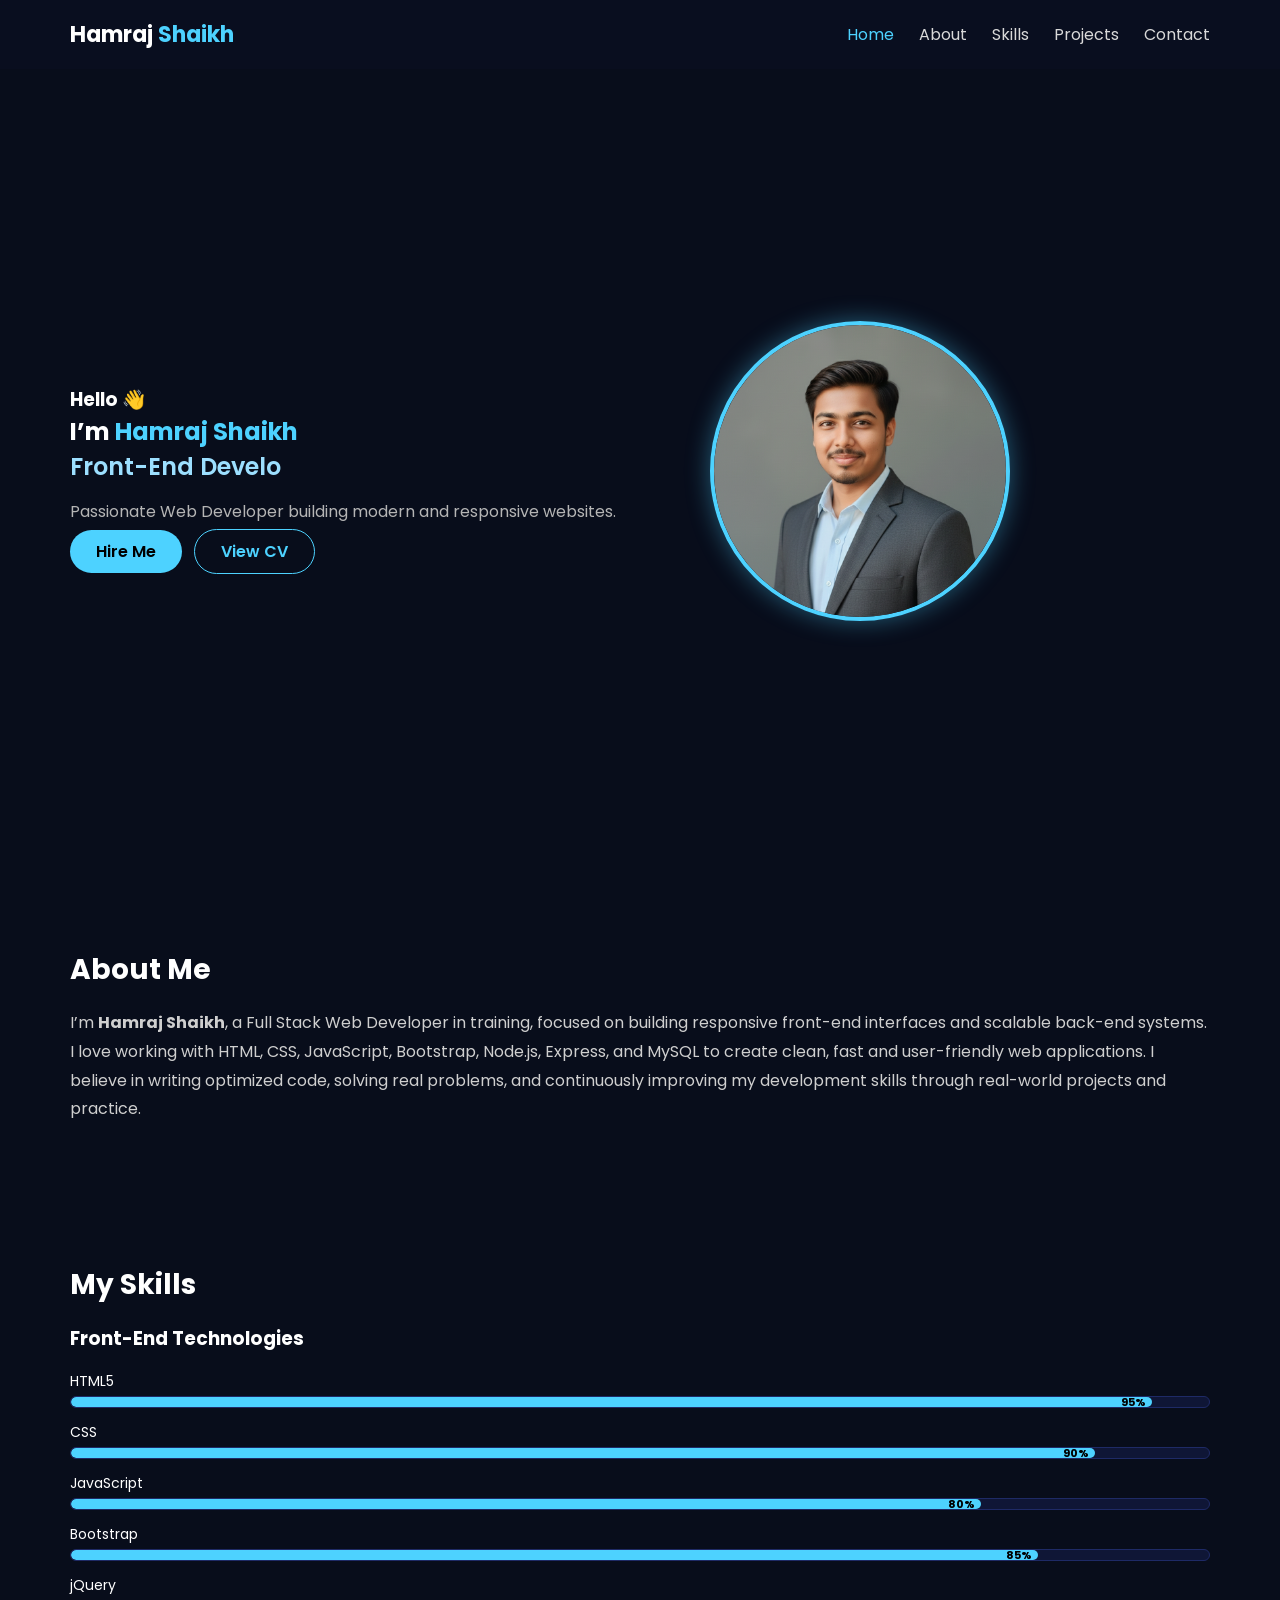
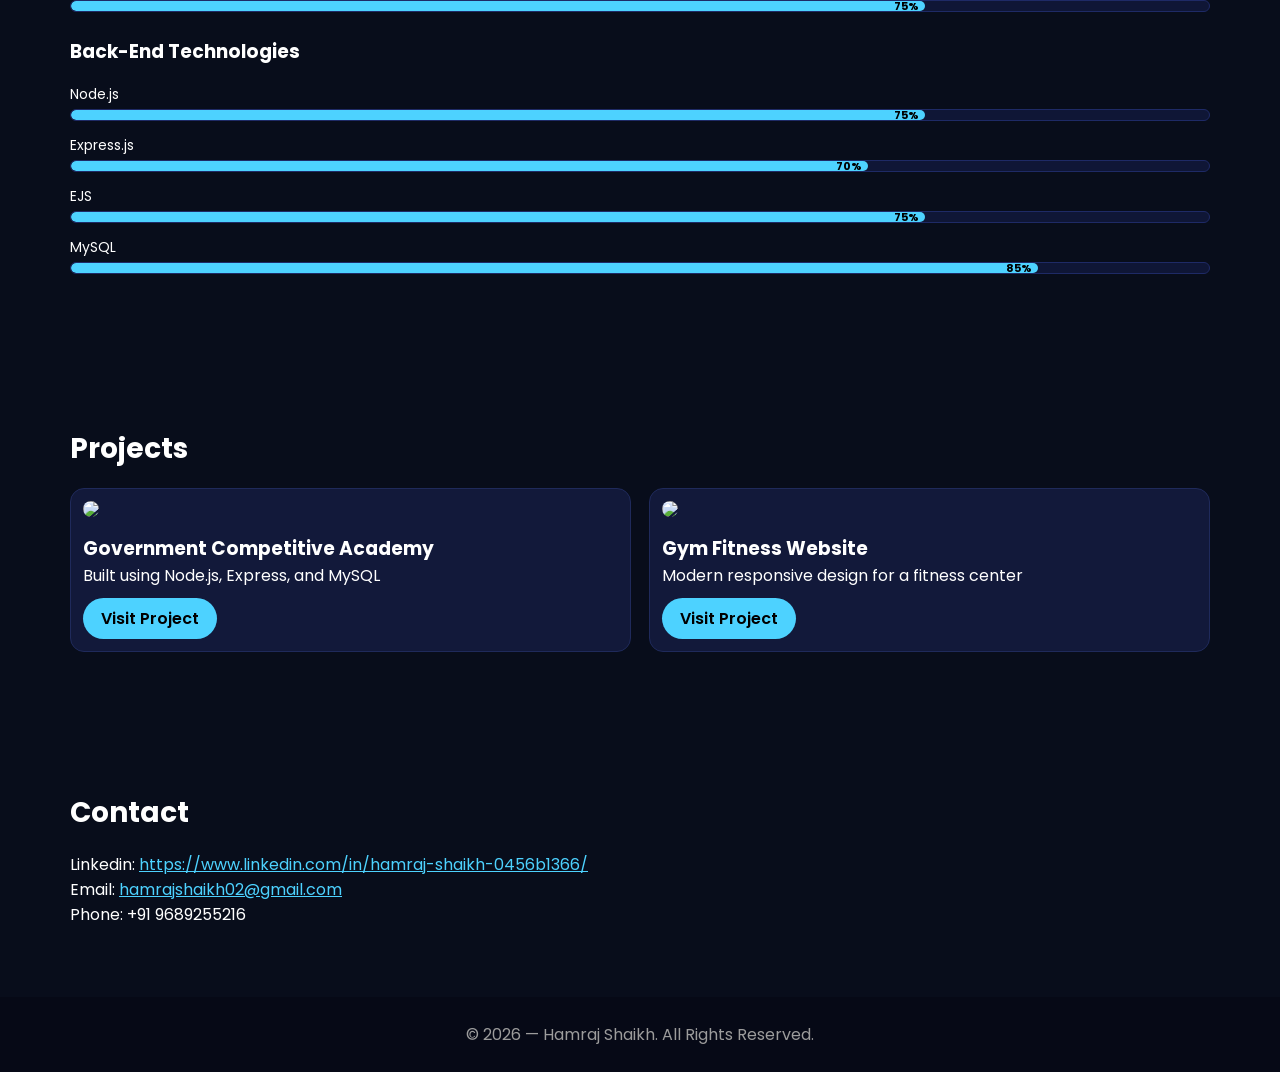
==== index.html @ b273e120 "first commit" ====
<!DOCTYPE html>
<html lang="en">

<head>
  <meta charset="UTF-8">
  <meta name="viewport" content="width=device-width, initial-scale=1.0">
  <title>Hamraj Shaikh — Portfolio</title>

  <link rel="stylesheet" href="style.css">

  <!-- Google Fonts -->
  <link href="https://fonts.googleapis.com/css2?family=Poppins:wght@300;400;600;700&display=swap" rel="stylesheet">

</head>

<body>

  <header>
    <nav class="navbar">
      <div class="logo">Hamraj <span>Shaikh</span></div>

      <ul class="nav-links">
        <li><a href="#home" class="active">Home</a></li>
        <li><a href="#about">About</a></li>
        <li><a href="#skills">Skills</a></li>
        <li><a href="#projects">Projects</a></li>
        <li><a href="#contact">Contact</a></li>
      </ul>
    </nav>
  </header>

  <!-- HERO -->
  <section class="hero" id="home">
    <div class="hero-content">
      <h3>Hello 👋</h3>

      <h1>I’m <span class="highlight">Hamraj Shaikh</span></h1>

      <h2 class="typing"></h2>

      <p>
        Passionate Web Developer building modern and responsive websites.
      </p>

      <div class="buttons">
        <a href="#contact" class="btn primary">Hire Me</a>

        <!-- Opens directly -->
        <a href="SimpleResume_hamraj.pdf" target="_blank" class="btn secondary">
          View CV
        </a>
      </div>
    </div>

    <div class="hero-img">
      <img src="My_Pic.png">
    </div>
  </section>

  <!-- ABOUT -->
  <section class="section" id="about">
    <h2 class="title">About Me</h2>

    <p class="text">
      I’m <b>Hamraj Shaikh</b>, a Full Stack Web Developer in training,
      focused on building responsive front-end interfaces and scalable back-end systems.
      I love working with HTML, CSS, JavaScript, Bootstrap, Node.js, Express, and MySQL
      to create clean, fast and user-friendly web applications.
      I believe in writing optimized code, solving real problems, and continuously
      improving my development skills through real-world projects and practice.
    </p>
  </section>

  <!-- SKILLS -->
  <section class="section" id="skills">
    <h2 class="title">My Skills</h2>

    <!-- FRONTEND -->
    <h3 style="margin:18px 0;">Front-End Technologies</h3>

    <div class="skill-box">
      <span>HTML5</span>
      <div class="bar">
        <div class="fill" data-percent="95%"></div>
      </div>
    </div>

    <div class="skill-box">
      <span>CSS</span>
      <div class="bar">
        <div class="fill" data-percent="90%"></div>
      </div>
    </div>

    <div class="skill-box">
      <span>JavaScript</span>
      <div class="bar">
        <div class="fill" data-percent="80%"></div>
      </div>
    </div>

    <div class="skill-box">
      <span>Bootstrap</span>
      <div class="bar">
        <div class="fill" data-percent="85%"></div>
      </div>
    </div>

    <div class="skill-box">
      <span>jQuery</span>
      <div class="bar">
        <div class="fill" data-percent="75%"></div>
      </div>
    </div>


    <!-- BACKEND -->
    <h3 style="margin:25px 0 18px;">Back-End Technologies</h3>

    <div class="skill-box">
      <span>Node.js</span>
      <div class="bar">
        <div class="fill" data-percent="75%"></div>
      </div>
    </div>

    <div class="skill-box">
      <span>Express.js</span>
      <div class="bar">
        <div class="fill" data-percent="70%"></div>
      </div>
    </div>

    <div class="skill-box">
      <span>EJS</span>
      <div class="bar">
        <div class="fill" data-percent="75%"></div>
      </div>
    </div>

    <div class="skill-box">
      <span>MySQL</span>
      <div class="bar">
        <div class="fill" data-percent="85%"></div>
      </div>
    </div>

  </section>


  <!-- PROJECTS -->
  <section class="section" id="projects">
    <h2 class="title">Projects</h2>

    <div class="projects">

      <div class="card">
        <img src="https://coaching-institute.onrender.com/images/home_banner.jpg">
        <h3>Government Competitive Academy</h3>
        <p>Built using Node.js, Express, and MySQL</p>

        <a href="https://coaching-institute.onrender.com" target="_blank" class="project-btn">
          Visit Project
        </a>
      </div>

      <div class="card">
        <img src="	https://images.unsplash.com/photo-1517836357463-d25dfeac3438">
        <h3>Gym Fitness Website</h3>
        <p>Modern responsive design for a fitness center</p>

        <a href="https://gym-website-fkt5.onrender.com" target="_blank" class="project-btn">
          Visit Project
        </a>
      </div>

      <!-- <div class="card">
        <img src="https://media.cake.me/image/upload/v1645165398/kjenlie323egbf0s74zf.jpg">
        <h3>Portfolio Template</h3>
        <p>Clean professional portfolio</p>

        <a href="https://your-project-link-3.com" target="_blank" class="project-btn">
          Visit Project
        </a>
      </div> -->

    </div>
  </section>



  <!-- CONTACT -->
  <section class="section" id="contact">
    <h2 class="title">Contact</h2>

    <div class="contact">
      <p>Linkedin: <a
          href="https://www.linkedin.com/in/hamraj-shaikh-0456b1366/">https://www.linkedin.com/in/hamraj-shaikh-0456b1366/</a>
      </p>
      <p>Email: <a href="mailto:hamrajshaikh02@gmail.com">hamrajshaikh02@gmail.com</a></p>
      <p>Phone: +91 9689255216</p>
    </div>
  </section>

  <footer>
    © 2026 — Hamraj Shaikh. All Rights Reserved.
  </footer>

  <script src="script.js"></script>
</body>

</html>
---- style.css ----
*{
  margin:0;
  padding:0;
  box-sizing:border-box;
  font-family:"Poppins",sans-serif;
}

body{
  background:#080d1b;
  color:#fff;
}

/* NAVBAR */
header{
  position:sticky;
  top:0;
  z-index:100;
}

.navbar{
  display:flex;
  justify-content:space-between;
  align-items:center;
  padding:18px 70px;
  background:#090e1f;
}

.logo{
  font-size:22px;
  font-weight:700;
}

.logo span{
  color:#4dd2ff;
}

.nav-links{
  display:flex;
  list-style:none;
}

.nav-links li{
  margin-left:25px;
}

.nav-links a{
  color:#d9d9d9;
  text-decoration:none;
  transition:.3s;
}

.nav-links a.active,
.nav-links a:hover{
  color:#4dd2ff;
}

/* contact page */
.contact-form{
  max-width: 520px;
  margin-top: 15px;
  display: flex;
  flex-direction: column;
  gap: 10px;
}

.contact-form input,
.contact-form textarea{
  padding: 10px;
  border-radius: 8px;
  border: 1px solid #1e2a66;
  background: #0e1433;
  color: #fff;
}

.contact-wrapper{
  display: grid;
  grid-template-columns: 1fr 1.2fr;
  gap: 30px;
  margin-top: 15px;
}

/* LEFT CARD */
.contact-info{
  background: linear-gradient(145deg, #0f183a, #0a112b);
  padding: 18px;
  border-radius: 14px;
  border: 1px solid rgba(77,210,255,.25);
  box-shadow: 0 0 25px rgba(77,210,255,.08);
  
  display: flex;
  flex-direction: column;
  gap: 6px;
}

.contact-info h3{
  margin-bottom: 6px;
}

.contact-info p{
  color: #cfd3ff;
  font-size: 14px;
}


.contact-info a{
  color: #4dd2ff;
  text-decoration: none;
}

/* RIGHT CARD */
.contact-form{
  background: linear-gradient(145deg, #0f183a, #0a112b);
  padding: 18px;
  border-radius: 14px;
  border: 1px solid rgba(77,210,255,.3);
  box-shadow: 0 0 25px rgba(77,210,255,.08);
  display: flex;
  flex-direction: column;
  gap: 10px;
}

/* INPUTS */
.contact-form input,
.contact-form textarea{
  padding: 10px;
  border-radius: 8px;
  border: 1px solid #1e2a66;
  background: #0b1231;
  color: #fff;
  transition: .3s;
}

.contact-form input::placeholder,
.contact-form textarea::placeholder{
  color: #9aa3d8;
}

.contact-form input:focus,
.contact-form textarea:focus{
  border-color: #4dd2ff;
  box-shadow: 0 0 12px rgba(77,210,255,.4);
  outline: none;
  background: #0d1540;
}

.contact-form .btn{
  width: fit-content;
  align-self: flex-end;
}

#msg{
  margin-top: 6px;
  font-size: 13px;
}

@media(max-width:820px){
  .contact-wrapper{
    grid-template-columns: 1fr;
  }
}



/* HERO */
.hero{
  min-height:90vh;
  display:grid;
  grid-template-columns:1.2fr 1fr;
  align-items:center;
  gap:40px;
  padding:60px 70px;
}
.hero-img img{
  width: 300px;
  height: 300px;
  border-radius: 50%;
  object-fit: cover;
  border: 4px solid #4dd2ff;
  box-shadow: 0 0 25px rgba(77,210,255,.4);
}


.highlight{
  color:#4dd2ff;
}

.typing{
  height:35px;
  color:#9cdfff;
  font-weight:600;
}

.hero p{
  margin:15px 0;
  color:#b5b5b5;
}

.buttons{
  margin-top:10px;
}

.btn{
  padding:10px 26px;
  border-radius:30px;
  text-decoration:none;
  font-weight:600;
  margin-right:8px;
}

.primary{
  background:#4dd2ff;
  color:#000;
}

.secondary{
  border:1px solid #4dd2ff;
  color:#4dd2ff;
}

/* SECTIONS */
.section{
  padding:70px 70px;
}

.title{
  font-size:28px;
  margin-bottom:18px;
}

.text{
  color:#cfcfcf;
  line-height:1.8;
}

/* SKILLS */
.skill-box{
  margin-bottom:14px;
}

.skill-box span{
  display:block;
  margin-bottom:4px;
  font-size:14px;
}

.bar{
  width:100%;
  height:12px;
  background:#0f1636;
  border-radius:20px;
  overflow:hidden;
  border:1px solid #1e2a66;
  position:relative;
}

.fill{
  height:100%;
  background:#4dd2ff;
  border-radius:20px;
  width:0;
  display:flex;
  align-items:center;
  justify-content:flex-end;
  padding-right:6px;
  font-size:11px;
  color:#000;
  font-weight:700;
  transition:width .8s ease;
}


/* PROJECTS */
.projects{
  display:grid;
  grid-template-columns:repeat(auto-fit,minmax(260px,1fr));
  gap:18px;
}

.card{
  background:#12193a;
  border:1px solid #1f2a5b;
  border-radius:14px;
  padding:12px;
  transition:.3s;
}

.card:hover{
  transform:translateY(-5px);
}

.card img{
  width:100%;
  border-radius:10px;
  margin-bottom:10px;
}

.project-btn{
  display: inline-block;
  margin-top: 10px;
  padding: 8px 18px;
  border-radius: 25px;
  text-decoration: none;
  font-weight: 600;
  background: #4dd2ff;
  color: #000;
  transition: .3s;
}

.project-btn:hover{
  transform: translateY(-3px);
  box-shadow: 0 0 12px rgba(77,210,255,.5);
}


/* CONTACT */
.contact a{
  color:#4dd2ff;
}

/* FOOTER */
footer{
  text-align:center;
  padding:25px;
  background:#060916;
  color:#9c9c9c;
}

/* RESPONSIVE */
@media(max-width:920px){
  .hero{
    grid-template-columns:1fr;
    text-align:center;
    padding:45px 25px;
  }
  .section{
    padding:50px 25px;
  }
}
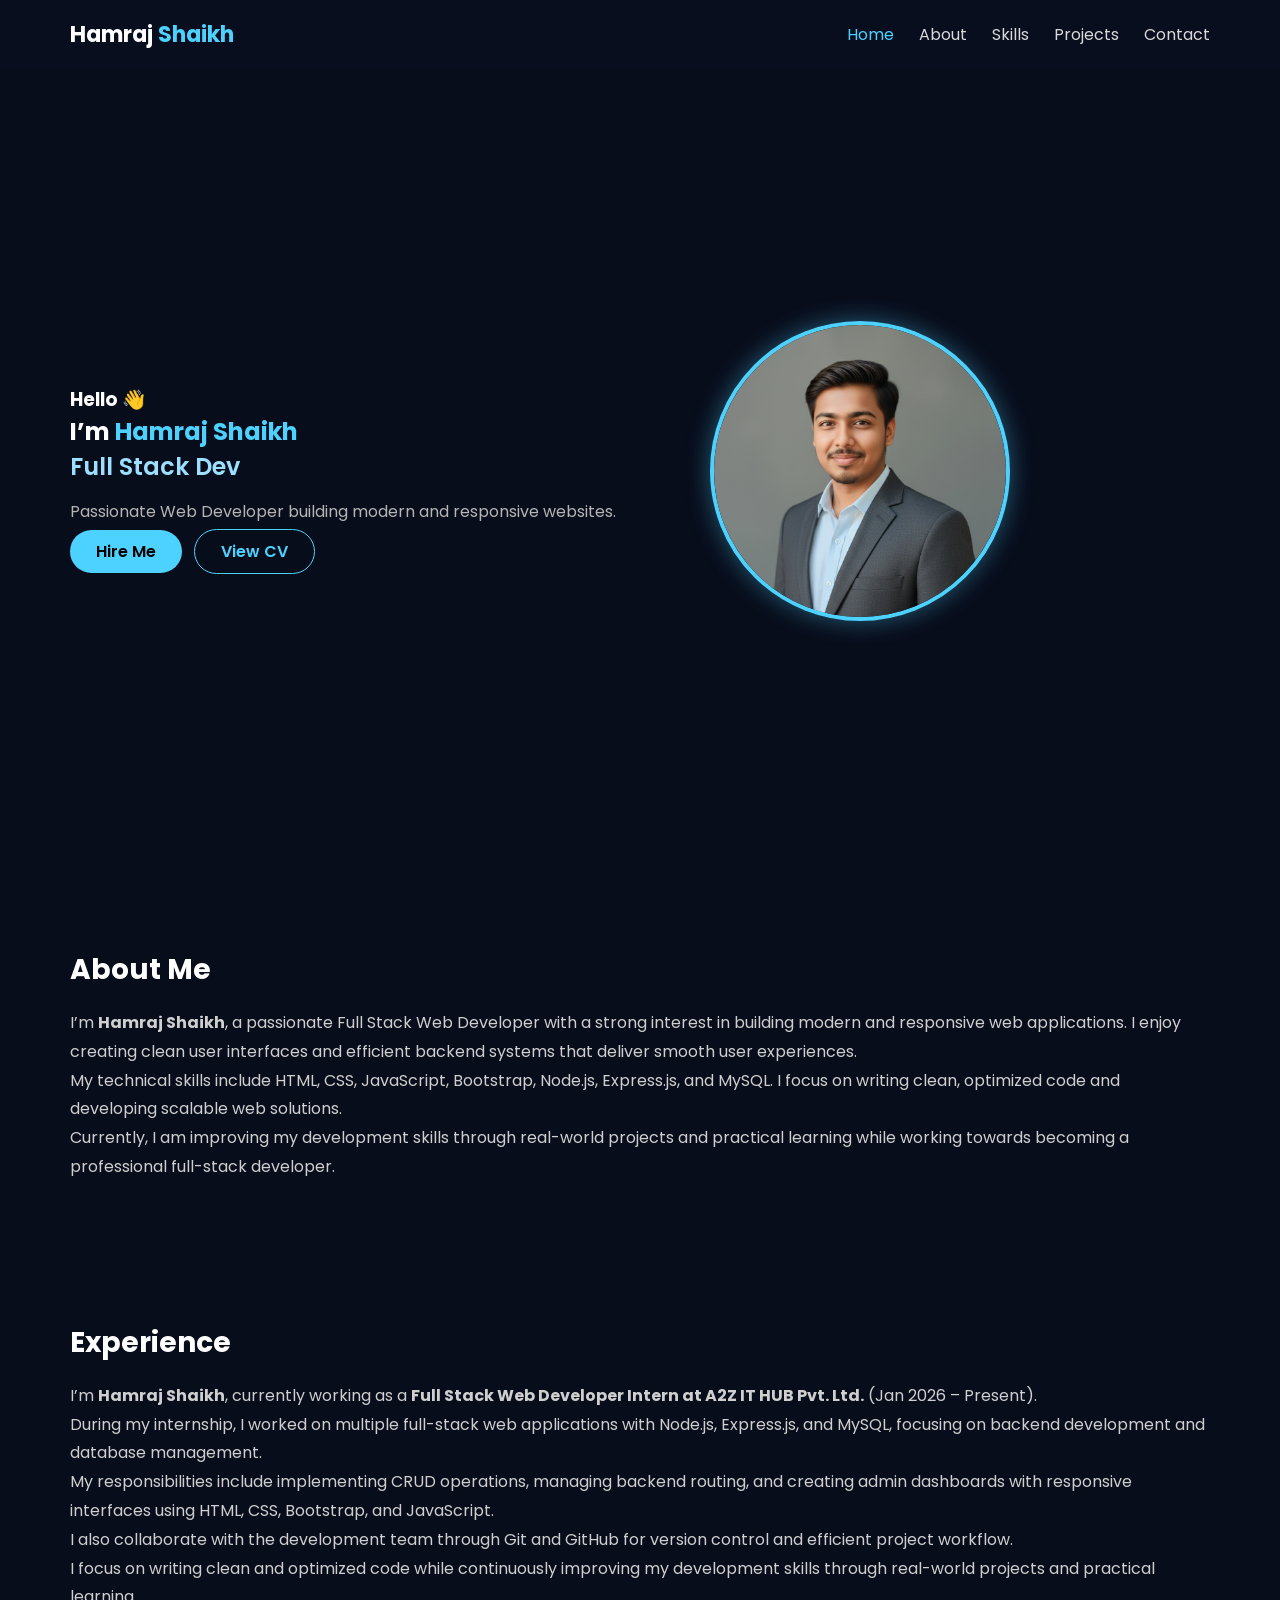
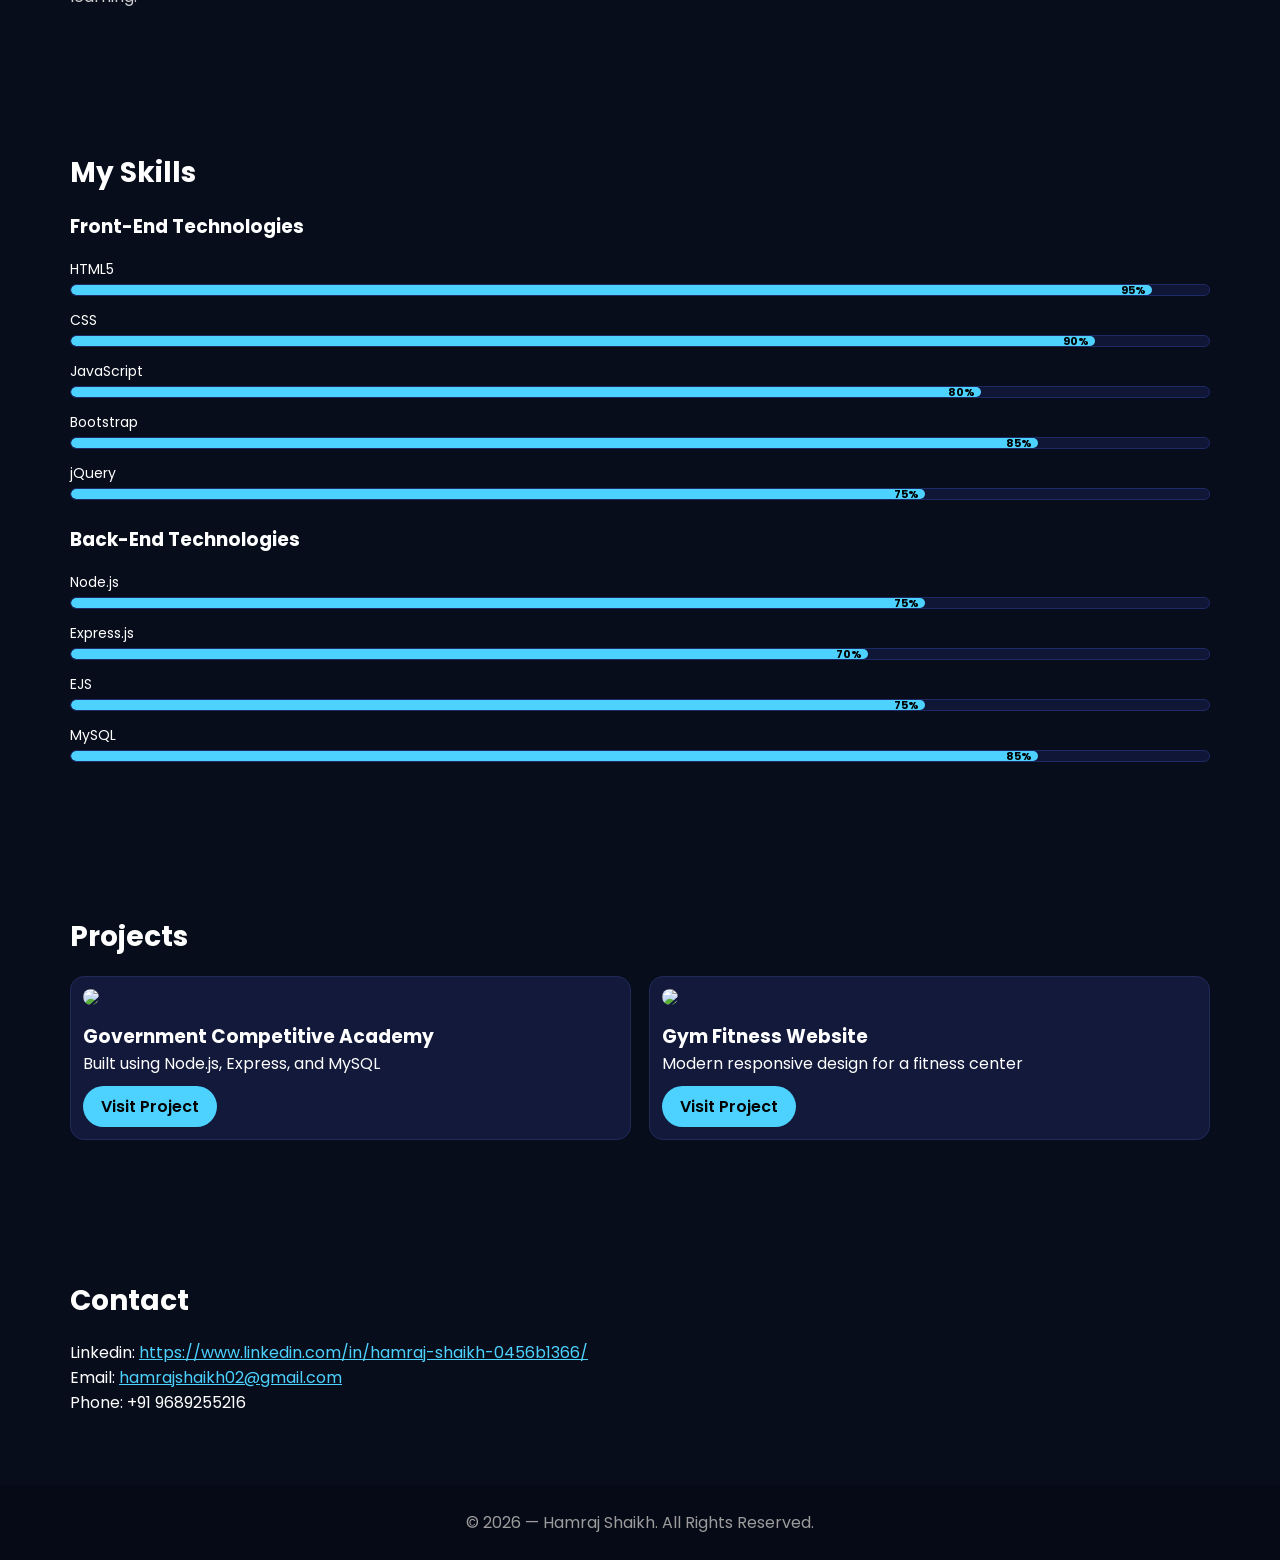
==== commit 896618f8: "first commit" ====
--- a/index.html
+++ b/index.html
@@ -58,18 +58,59 @@
   </section>
 
   <!-- ABOUT -->
+<section class="section" id="about">
+  <h2 class="title">About Me</h2>
+
+  <p class="text">
+    I’m <b>Hamraj Shaikh</b>, a passionate Full Stack Web Developer with a strong
+    interest in building modern and responsive web applications. I enjoy creating
+    clean user interfaces and efficient backend systems that deliver smooth
+    user experiences.
+  </p>
+
+  <p class="text">
+    My technical skills include HTML, CSS, JavaScript, Bootstrap, Node.js,
+    Express.js, and MySQL. I focus on writing clean, optimized code and
+    developing scalable web solutions.
+  </p>
+
+  <p class="text">
+    Currently, I am improving my development skills through real-world projects
+    and practical learning while working towards becoming a professional
+    full-stack developer.
+  </p>
+</section>
+
   <section class="section" id="about">
-    <h2 class="title">About Me</h2>
-
-    <p class="text">
-      I’m <b>Hamraj Shaikh</b>, a Full Stack Web Developer in training,
-      focused on building responsive front-end interfaces and scalable back-end systems.
-      I love working with HTML, CSS, JavaScript, Bootstrap, Node.js, Express, and MySQL
-      to create clean, fast and user-friendly web applications.
-      I believe in writing optimized code, solving real problems, and continuously
-      improving my development skills through real-world projects and practice.
-    </p>
-  </section>
+  <h2 class="title">Experience</h2>
+
+  <p class="text">
+    I’m <b>Hamraj Shaikh</b>, currently working as a 
+    <b>Full Stack Web Developer Intern at A2Z IT HUB Pvt. Ltd.</b> (Jan 2026 – Present).
+  </p>
+
+  <p class="text">
+    During my internship, I worked on multiple full-stack web applications 
+    with Node.js, Express.js, and MySQL, focusing on backend development 
+    and database management.
+  </p>
+
+  <p class="text">
+    My responsibilities include implementing CRUD operations, managing 
+    backend routing, and creating admin dashboards with responsive 
+    interfaces using HTML, CSS, Bootstrap, and JavaScript.
+  </p>
+
+  <p class="text">
+    I also collaborate with the development team through Git and GitHub 
+    for version control and efficient project workflow.
+  </p>
+
+  <p class="text">
+    I focus on writing clean and optimized code while continuously improving 
+    my development skills through real-world projects and practical learning.
+  </p>
+</section>
 
   <!-- SKILLS -->
   <section class="section" id="skills">
@@ -165,7 +206,7 @@
       </div>
 
       <div class="card">
-        <img src="	https://images.unsplash.com/photo-1517836357463-d25dfeac3438">
+        <img src="https://images.unsplash.com/photo-1517836357463-d25dfeac3438">
         <h3>Gym Fitness Website</h3>
         <p>Modern responsive design for a fitness center</p>
 
@@ -186,6 +227,9 @@
 
     </div>
   </section>
+
+
+
 
 
 
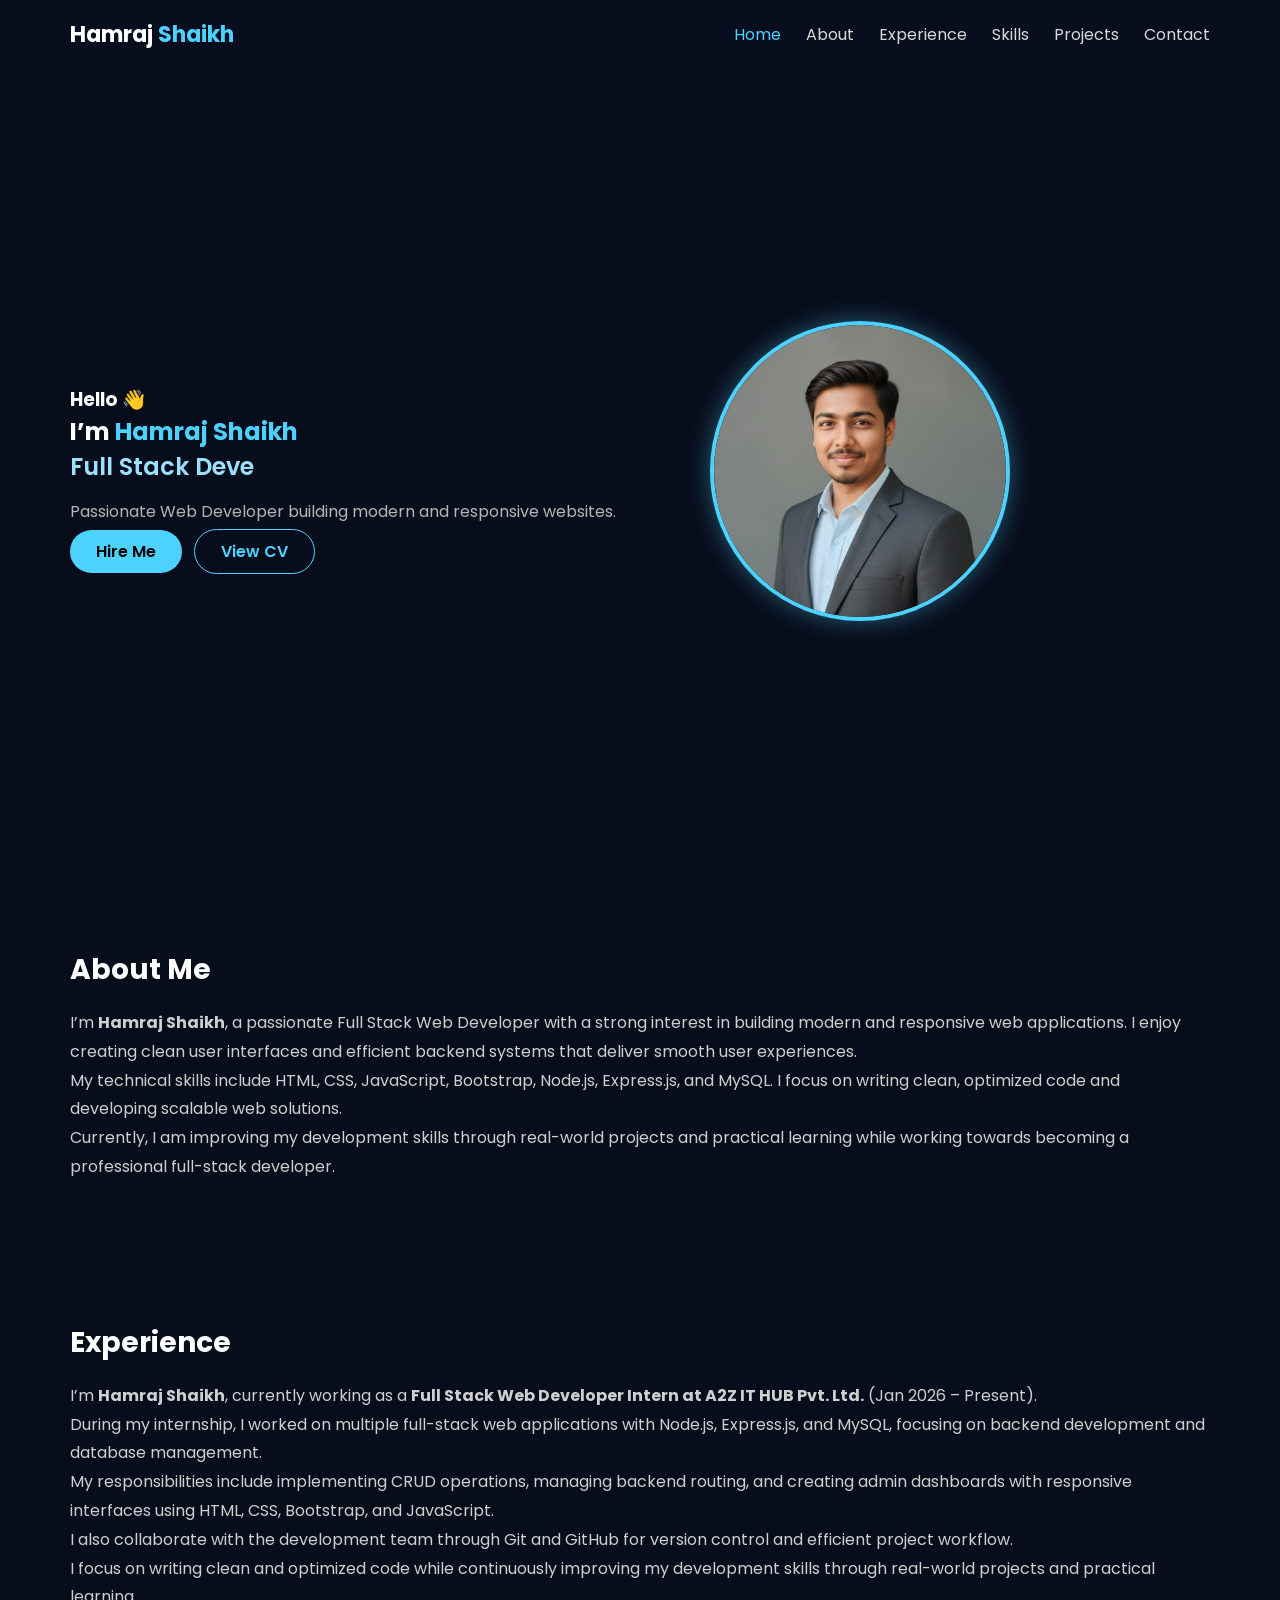
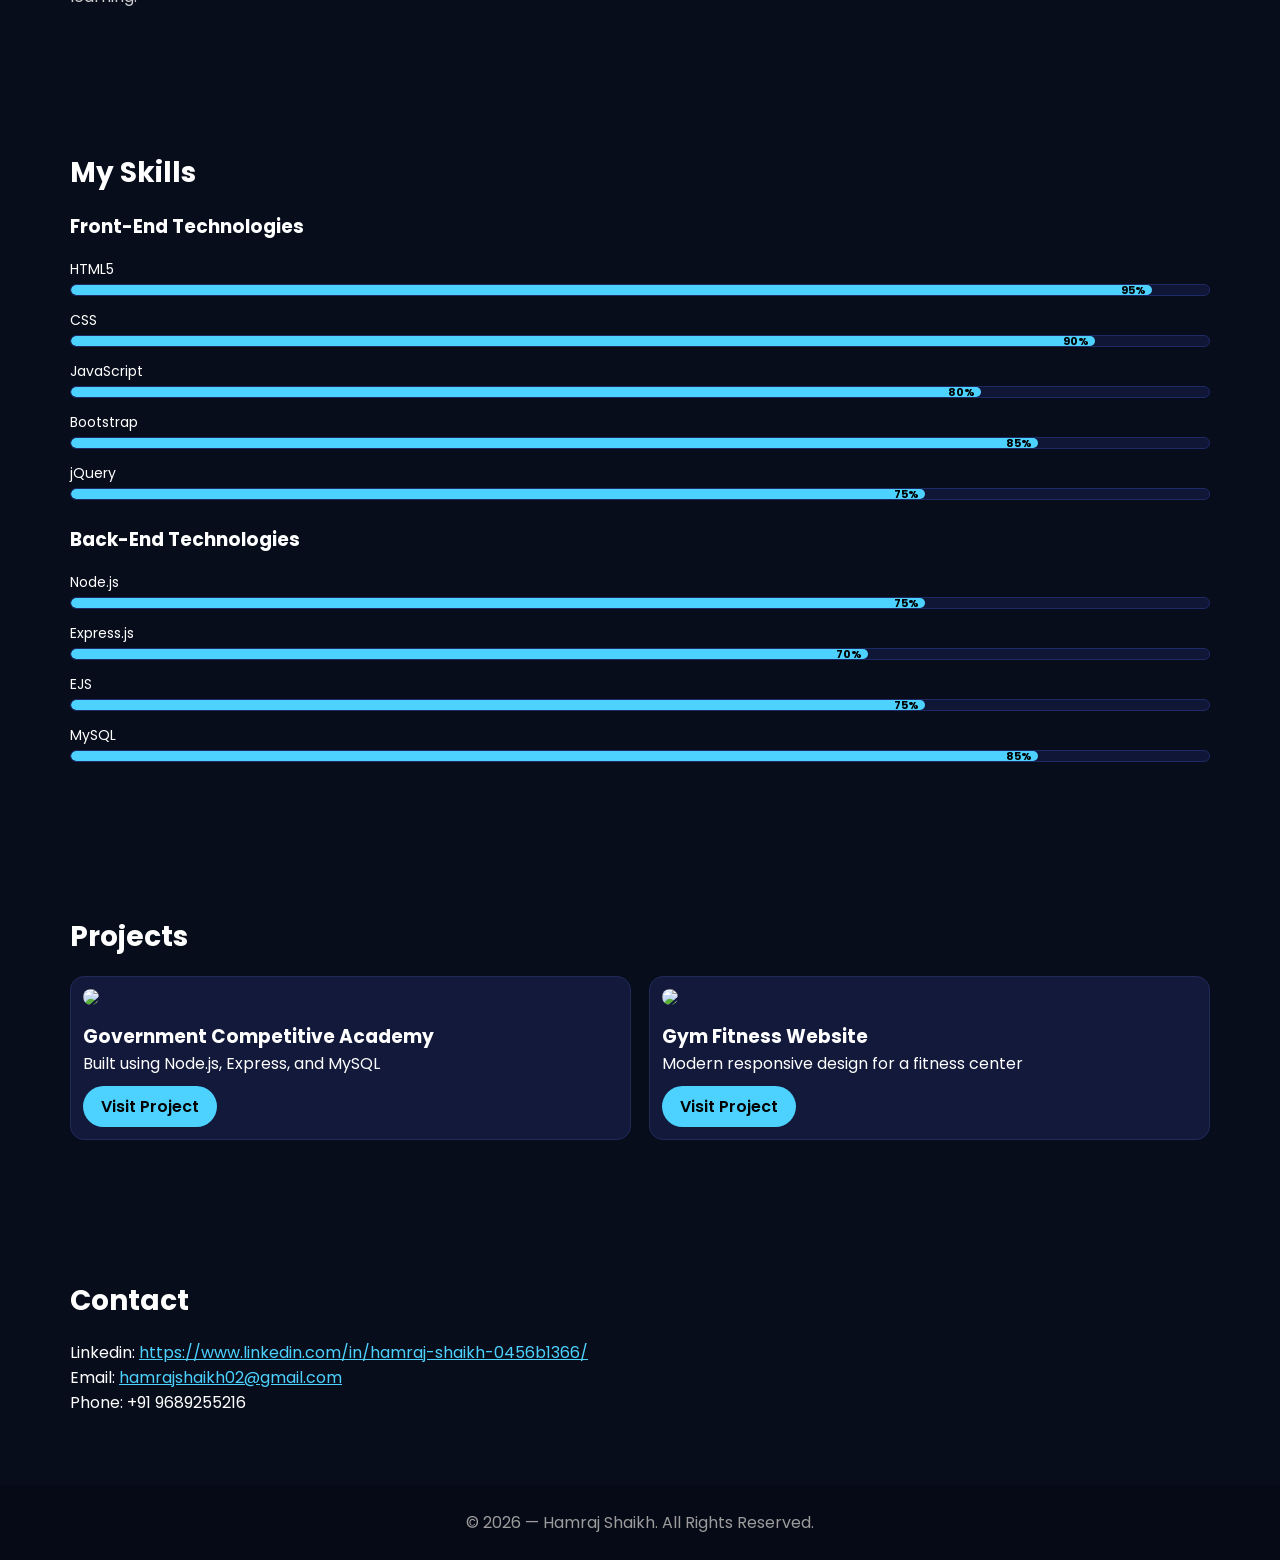
==== commit a1ec9316: "Add 'Experience' link to navigation menu" ====
--- a/index.html
+++ b/index.html
@@ -22,6 +22,7 @@
       <ul class="nav-links">
         <li><a href="#home" class="active">Home</a></li>
         <li><a href="#about">About</a></li>
+        <li><a href="#experience">Experience</a></li>
         <li><a href="#skills">Skills</a></li>
         <li><a href="#projects">Projects</a></li>
         <li><a href="#contact">Contact</a></li>
@@ -253,4 +254,4 @@
   <script src="script.js"></script>
 </body>
 
-</html>+</html>
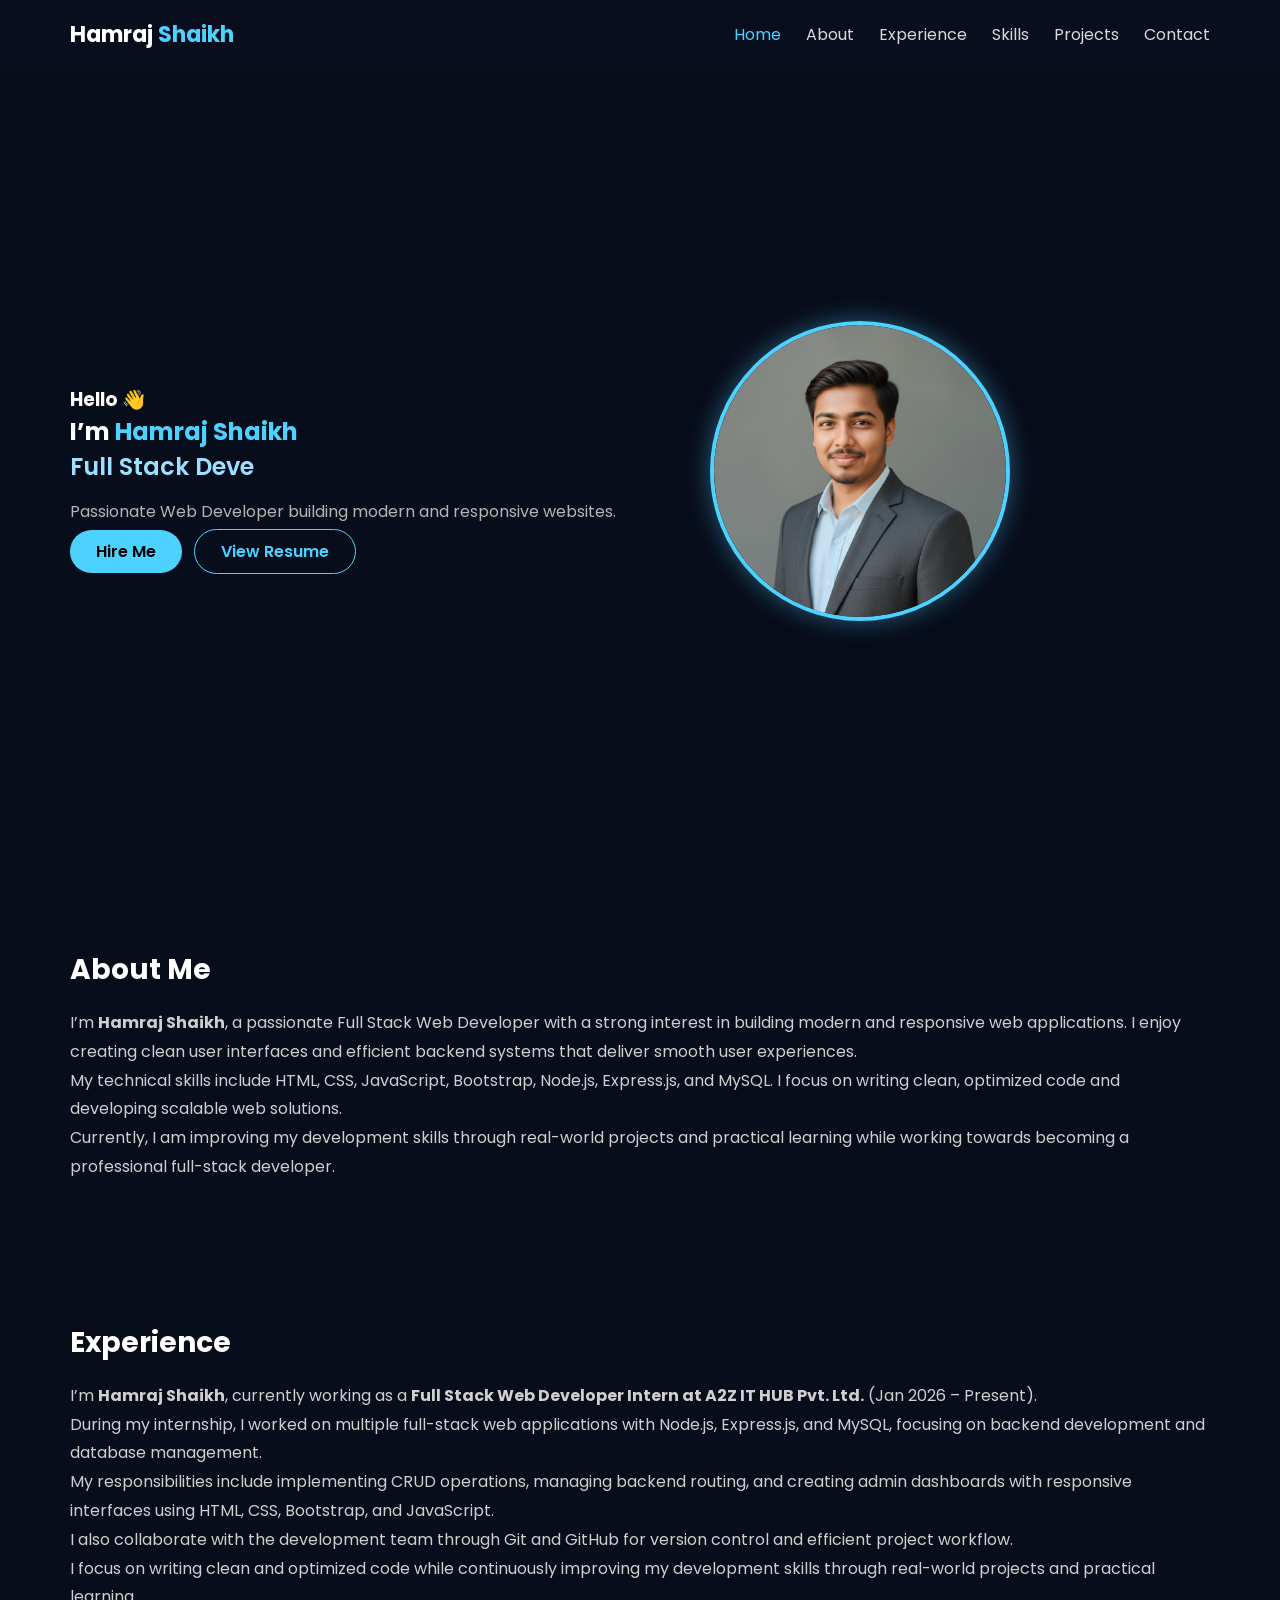
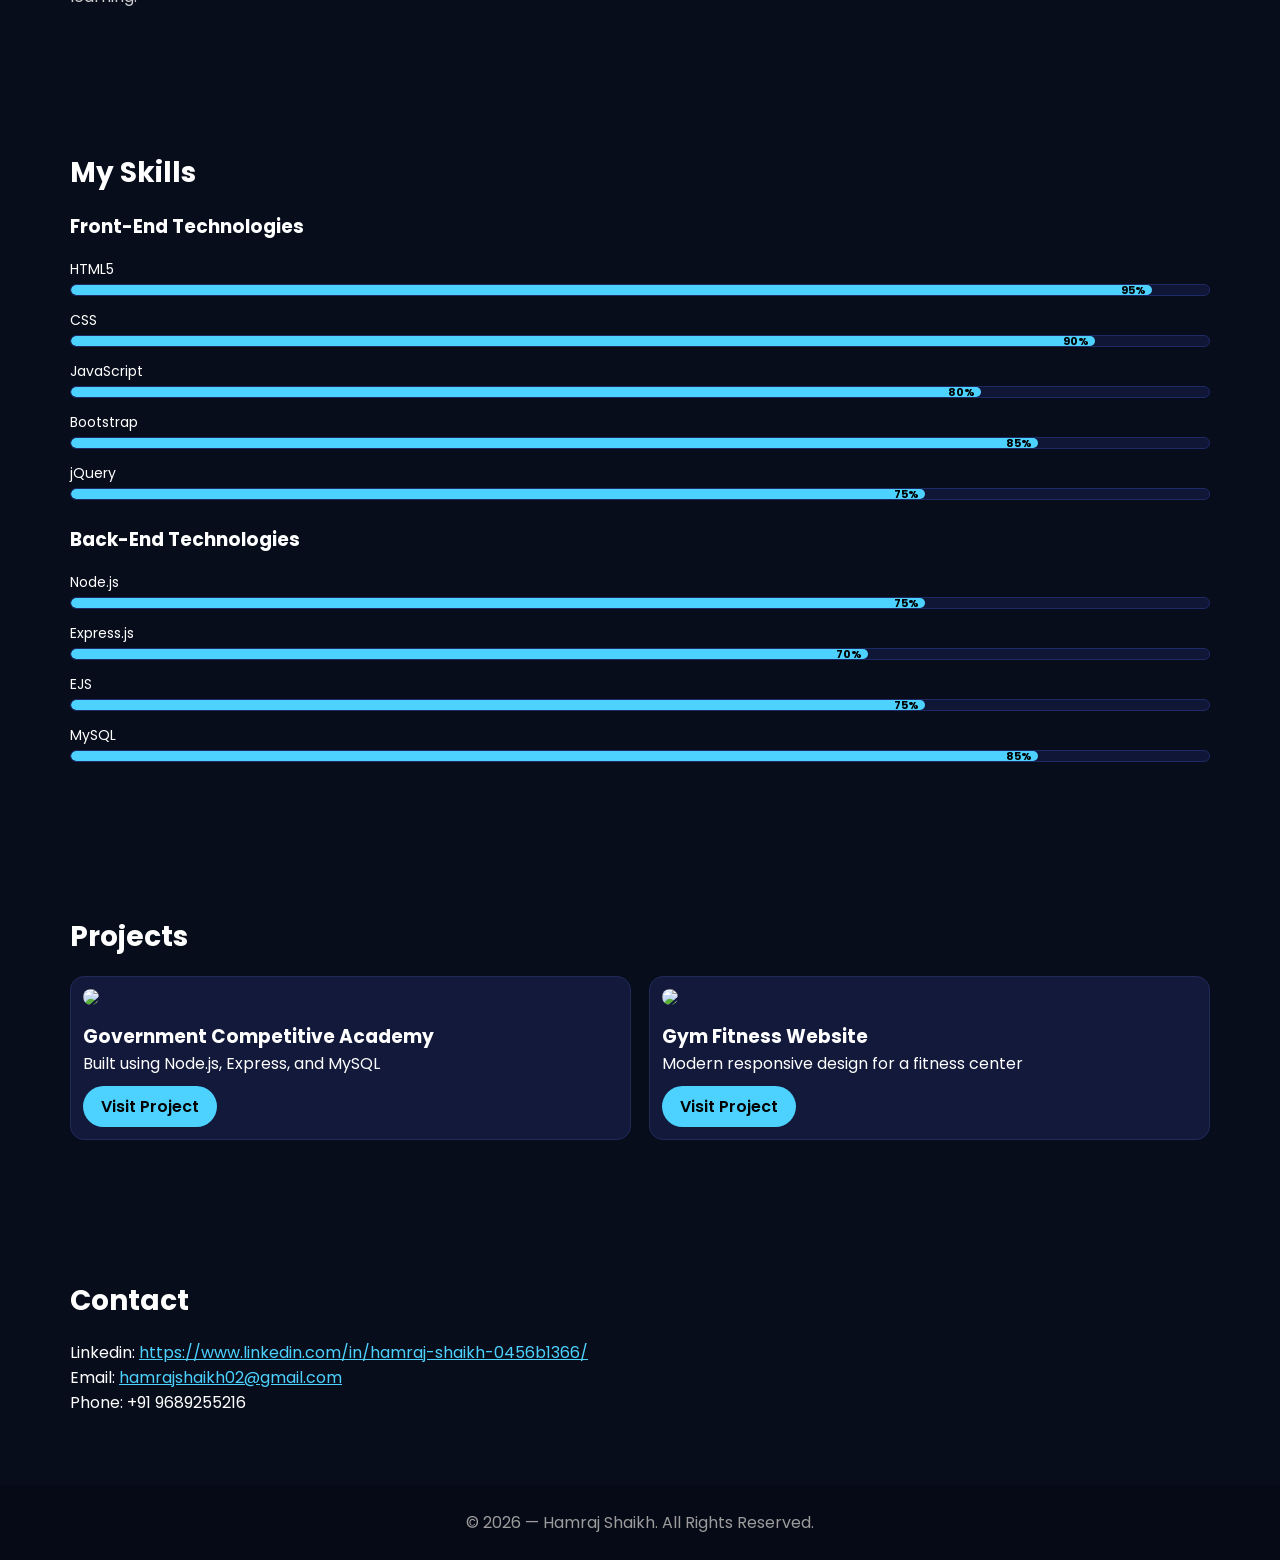
==== commit 01cc3b44: "Change link text from 'View CV' to 'View Resume'" ====
--- a/index.html
+++ b/index.html
@@ -48,7 +48,7 @@
 
         <!-- Opens directly -->
         <a href="SimpleResume_hamraj.pdf" target="_blank" class="btn secondary">
-          View CV
+          View Resume
         </a>
       </div>
     </div>
